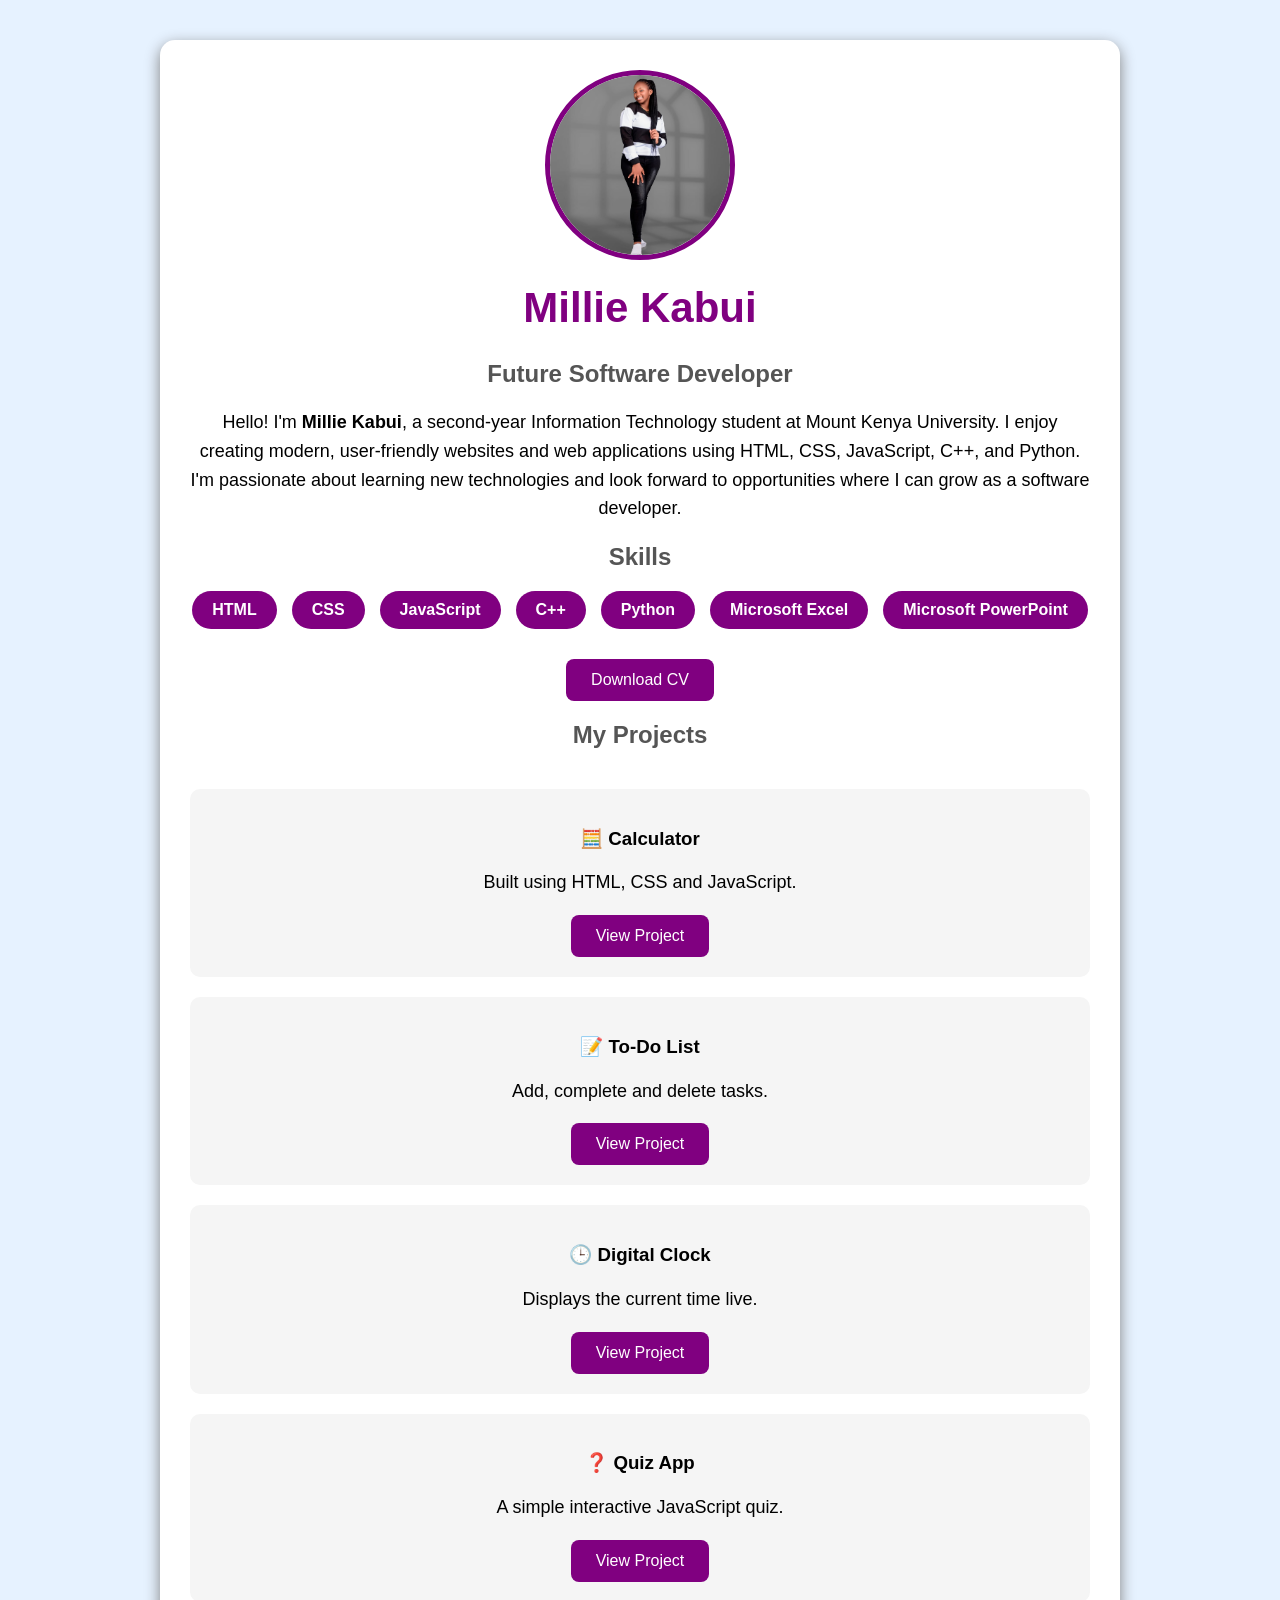
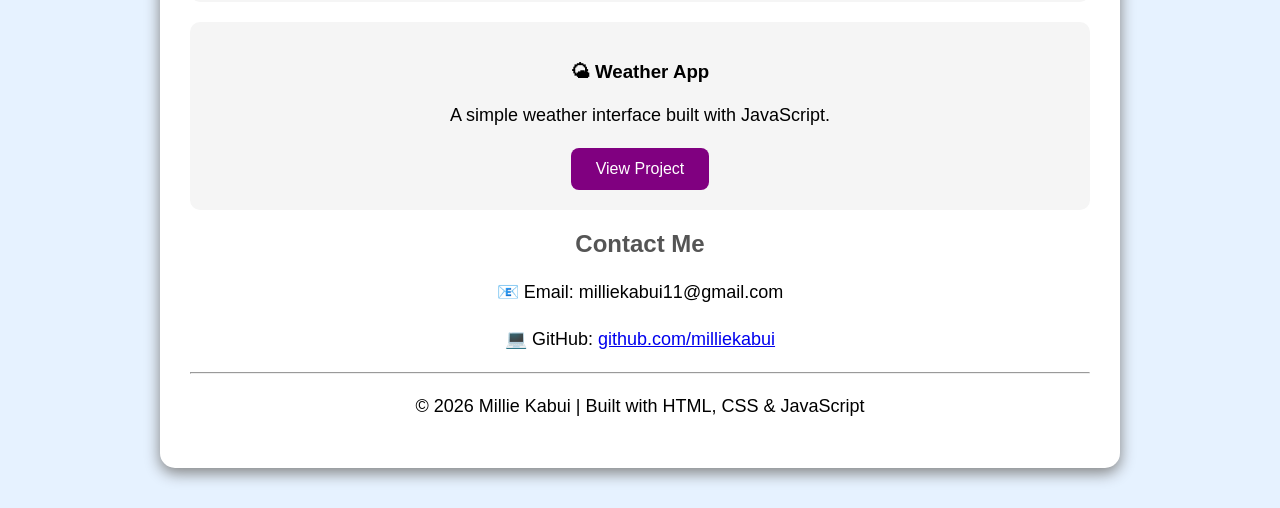
==== index.html @ 62301c0c "Update index.html" ====
<!DOCTYPE html>
<html lang="en">
<head>
    <meta charset="UTF-8">
    <meta name="viewport" content="width=device-width, initial-scale=1.0">
    <title>Millie Kabui | Portfolio</title>
    <link rel="stylesheet" href="style.css">
</head>
<body>

<div class="container">

    <img src="profile.jpeg" alt="Millie Kabui" class="profile">

    <h1>Millie Kabui</h1>

    <h2>Future Software Developer</h2>
<p>
Hello! I'm <strong>Millie Kabui</strong>, a second-year Information
Technology student at Mount Kenya University. I enjoy creating modern,
user-friendly websites and web applications using HTML, CSS,
JavaScript, C++, and Python. I'm passionate about learning new
technologies and look forward to opportunities where I can grow as a
software developer.
</p>
<h2>Skills</h2>

<ul class="skills">
    <li>HTML</li>
    <li>CSS</li>
    <li>JavaScript</li>
    <li>C++</li>
    <li>Python</li>
    <li>Microsoft Excel</li>
    <li>Microsoft PowerPoint</li>
</ul>
    <a href="millie_kabui_cv.docx" download>
        <button>Download CV</button>
    </a>
<h2>My Projects</h2>

<div class="projects">

    <div class="project">
    <h3>🧮 Calculator</h3>
    <p>Built using HTML, CSS and JavaScript.</p>

    <a href="calculator/index.html" target="_blank">
        <button>View Project</button>
    </a>
</div>

    <div class="project">
        <h3>📝 To-Do List</h3>
        <p>Add, complete and delete tasks.</p>
         <a href="to-do list/index.html" target="_blank">
        <button>View Project</button>
    </a>
    </div>

    <div class="project">
    <h3>🕒 Digital Clock</h3>
    <p>Displays the current time live.</p>

    <a href="digital-clock/index.html" target="_blank">
        <button>View Project</button>
    </a>
</div>
    
<div class="project">
    <h3>❓ Quiz App</h3>
    <p>A simple interactive JavaScript quiz.</p>

    <a href="Quiz-App/index.html" target="_blank">
        <button>View Project</button>
    </a>
</div>

    <div class="project">
    <h3>🌤 Weather App</h3>
    <p>A simple weather interface built with JavaScript.</p>

    <a href="Weather-App/index.html" target="_blank">
        <button>View Project</button>
    </a>
</div>

</div>

<h2>Contact Me</h2>

<p>📧 Email: milliekabui11@gmail.com</p>

<p>💻 GitHub:
    <a href="https://github.com/milliekabui" target="_blank">
        github.com/milliekabui
    </a>
</p>
<hr>

<p>© 2026 Millie Kabui | Built with HTML, CSS & JavaScript</p>
</div>
</body>
</html>
---- style.css ----
body{
    margin:0;
    font-family:Arial,sans-serif;
    background:#e6f2ff;
}

.container{
    width:80%;
    max-width:900px;
    margin:40px auto;
    background:white;
    padding:30px;
    border-radius:15px;
    text-align:center;
    box-shadow:0 5px 15px gray;
}

.profile{
    width:180px;
    height:180px;
    border-radius:50%;
    object-fit:cover;
    border:5px solid purple;
}

h1{
    color:purple;
    font-size:42px;
    margin-top:20px;
}

h2{
    color:#555;
}

p{
    font-size:18px;
    line-height:1.6;
}

button{
    background:purple;
    color:white;
    border:none;
    padding:12px 25px;
    border-radius:8px;
    cursor:pointer;
    font-size:16px;
}

button:hover{
    background:darkmagenta;
}

.projects{
    margin-top:40px;
}

.project{
    background:#f5f5f5;
    padding:20px;
    margin:20px 0;
    border-radius:10px;
}
.skills{
    list-style:none;
    padding:0;
    display:flex;
    flex-wrap:wrap;
    justify-content:center;
    gap:15px;
    margin-bottom:30px;
}

.skills li{
    background:purple;
    color:white;
    padding:10px 20px;
    border-radius:20px;
    font-weight:bold;
}
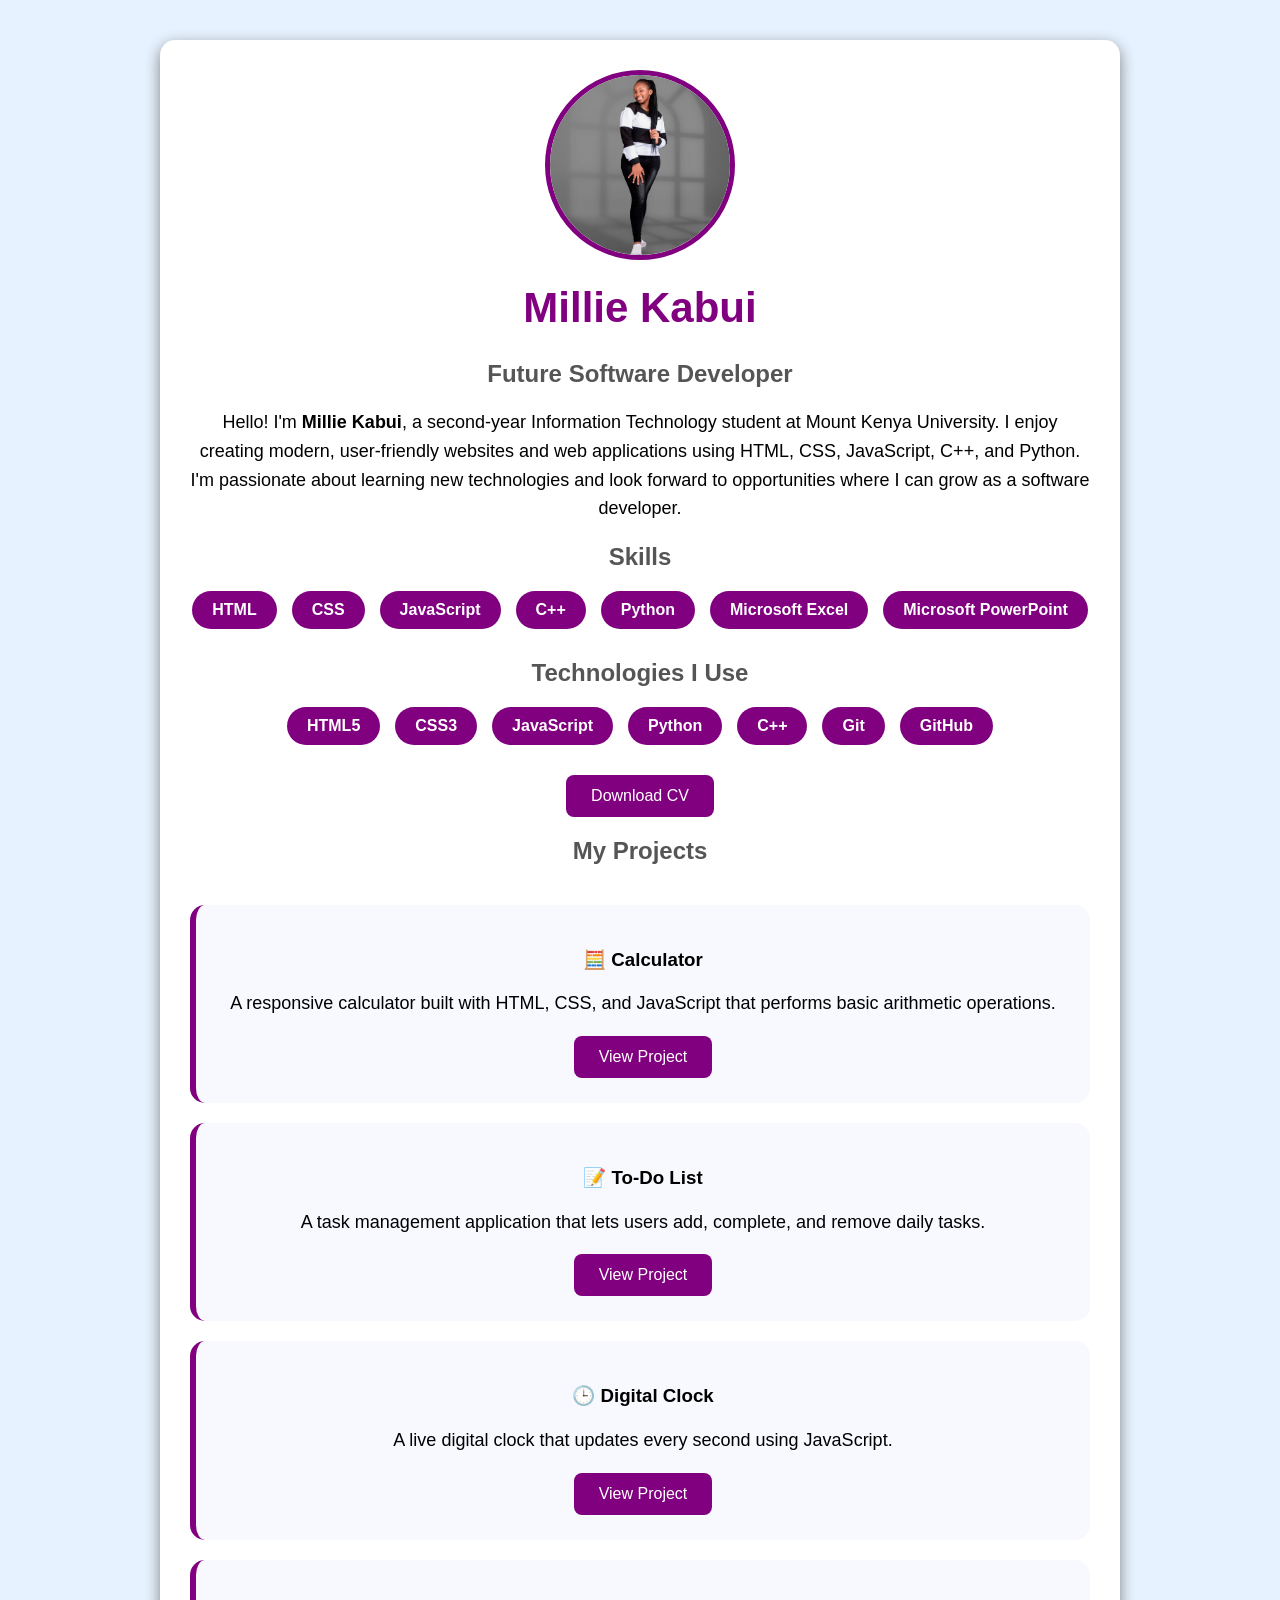
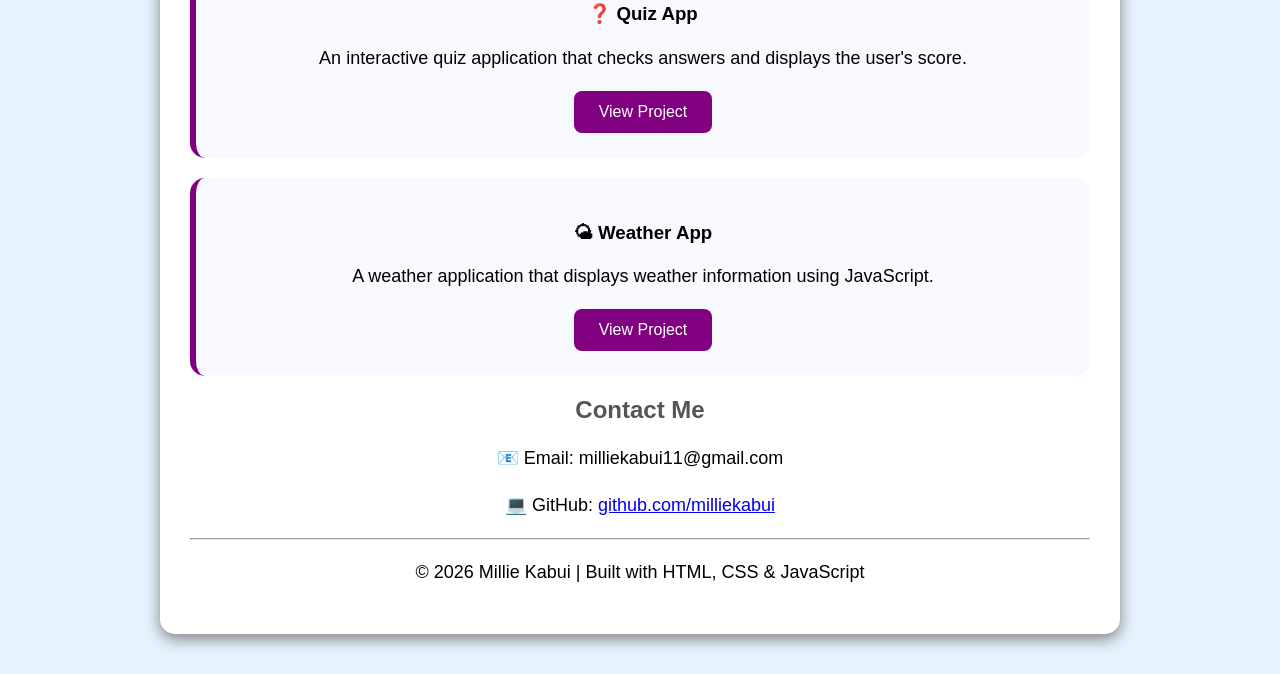
==== commit 974430d6: "Update index.html" ====
--- a/index.html
+++ b/index.html
@@ -34,6 +34,17 @@
     <li>Microsoft Excel</li>
     <li>Microsoft PowerPoint</li>
 </ul>
+    <h2>Technologies I Use</h2>
+
+<ul class="skills">
+    <li>HTML5</li>
+    <li>CSS3</li>
+    <li>JavaScript</li>
+    <li>Python</li>
+    <li>C++</li>
+    <li>Git</li>
+    <li>GitHub</li>
+</ul>
     <a href="millie_kabui_cv.docx" download>
         <button>Download CV</button>
     </a>
@@ -43,8 +54,7 @@
 
     <div class="project">
     <h3>🧮 Calculator</h3>
-    <p>Built using HTML, CSS and JavaScript.</p>
-
+    <p>A responsive calculator built with HTML, CSS, and JavaScript that performs basic arithmetic operations.</p>
     <a href="calculator/index.html" target="_blank">
         <button>View Project</button>
     </a>
@@ -52,7 +62,7 @@
 
     <div class="project">
         <h3>📝 To-Do List</h3>
-        <p>Add, complete and delete tasks.</p>
+        <p>A task management application that lets users add, complete, and remove daily tasks.</p>
          <a href="to-do list/index.html" target="_blank">
         <button>View Project</button>
     </a>
@@ -60,7 +70,7 @@
 
     <div class="project">
     <h3>🕒 Digital Clock</h3>
-    <p>Displays the current time live.</p>
+   <p>A live digital clock that updates every second using JavaScript.</p>
 
     <a href="digital-clock/index.html" target="_blank">
         <button>View Project</button>
@@ -69,7 +79,7 @@
     
 <div class="project">
     <h3>❓ Quiz App</h3>
-    <p>A simple interactive JavaScript quiz.</p>
+   <p>An interactive quiz application that checks answers and displays the user's score.</p>
 
     <a href="Quiz-App/index.html" target="_blank">
         <button>View Project</button>
@@ -78,7 +88,7 @@
 
     <div class="project">
     <h3>🌤 Weather App</h3>
-    <p>A simple weather interface built with JavaScript.</p>
+    <p>A weather application that displays weather information using JavaScript.</p>
 
     <a href="Weather-App/index.html" target="_blank">
         <button>View Project</button>
--- a/style.css
+++ b/style.css
@@ -57,10 +57,17 @@
 }
 
 .project{
-    background:#f5f5f5;
-    padding:20px;
+    background:#f8f9ff;
+    padding:25px;
     margin:20px 0;
-    border-radius:10px;
+    border-radius:15px;
+    transition:0.3s;
+    border-left:6px solid purple;
+}
+
+.project:hover{
+    transform:translateY(-5px);
+    box-shadow:0 10px 20px rgba(0,0,0,0.15);
 }
 .skills{
     list-style:none;
@@ -78,4 +85,4 @@
     padding:10px 20px;
     border-radius:20px;
     font-weight:bold;
-}+}
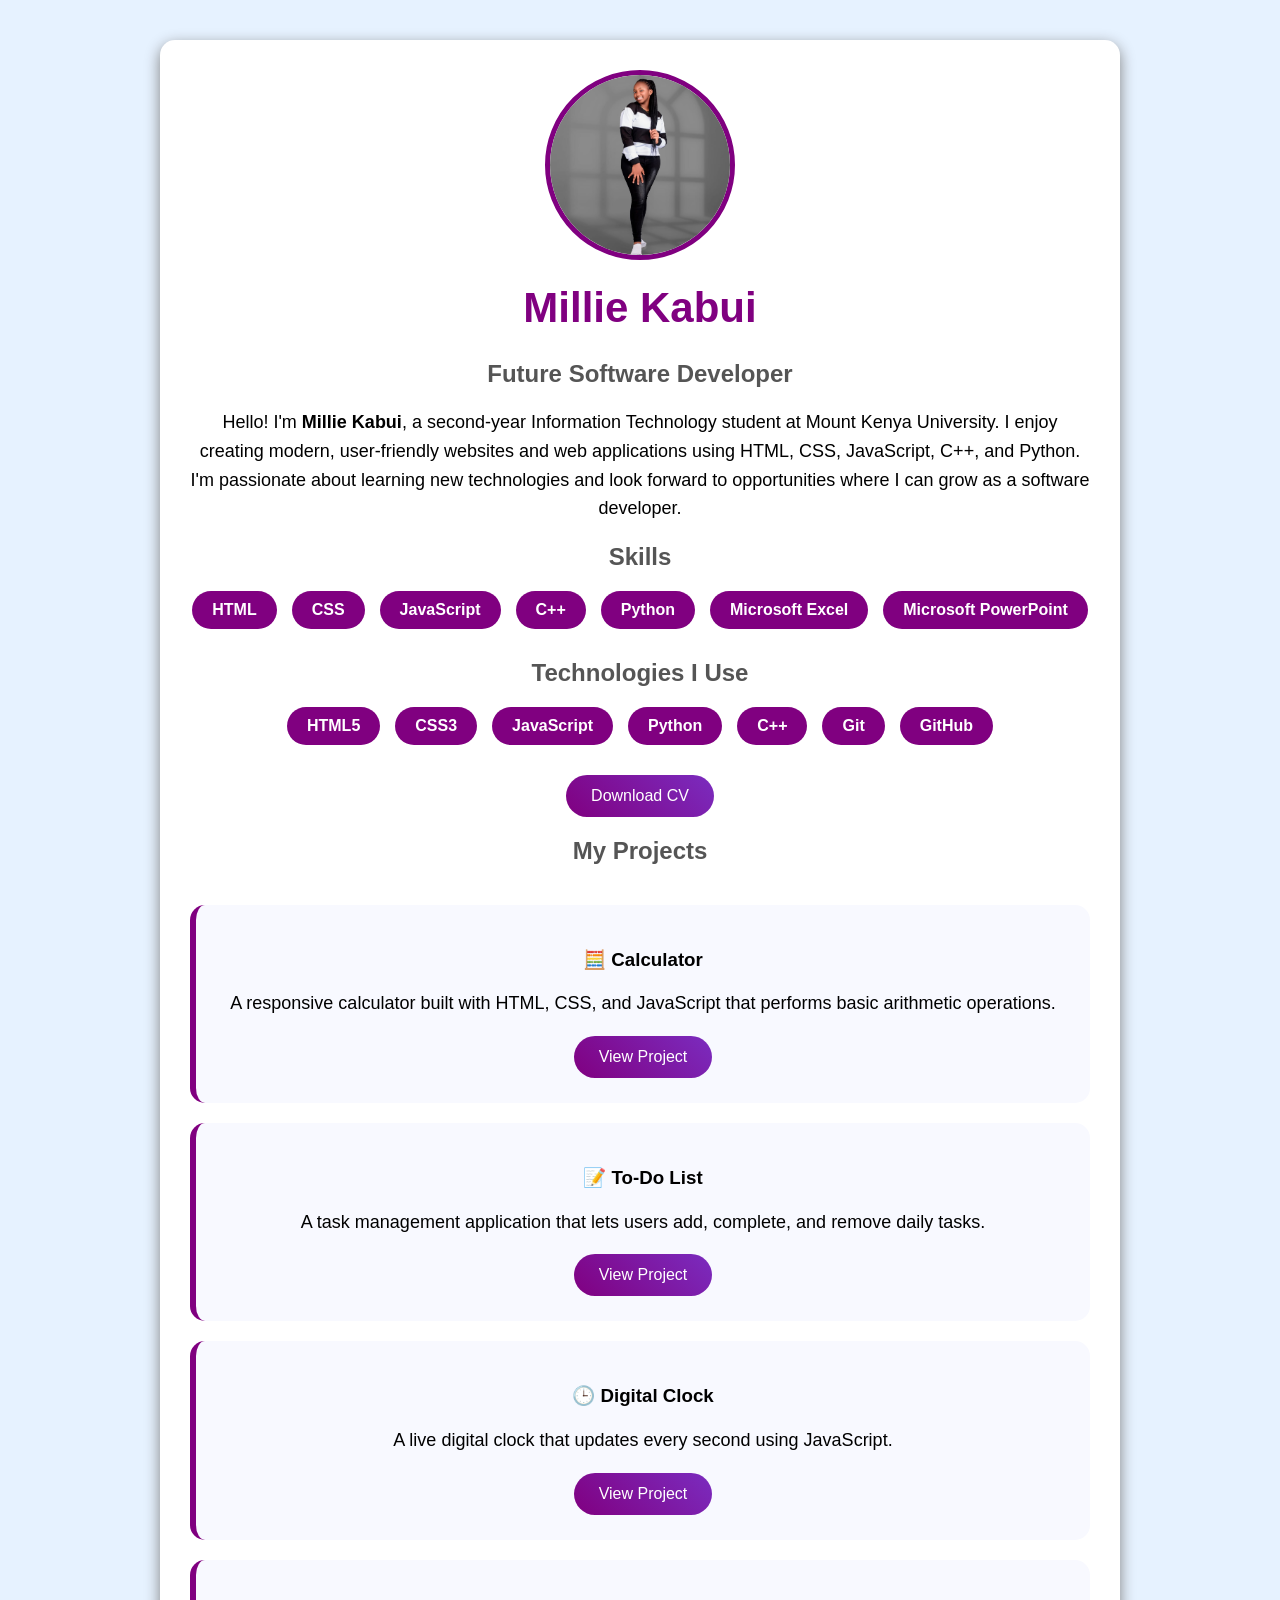
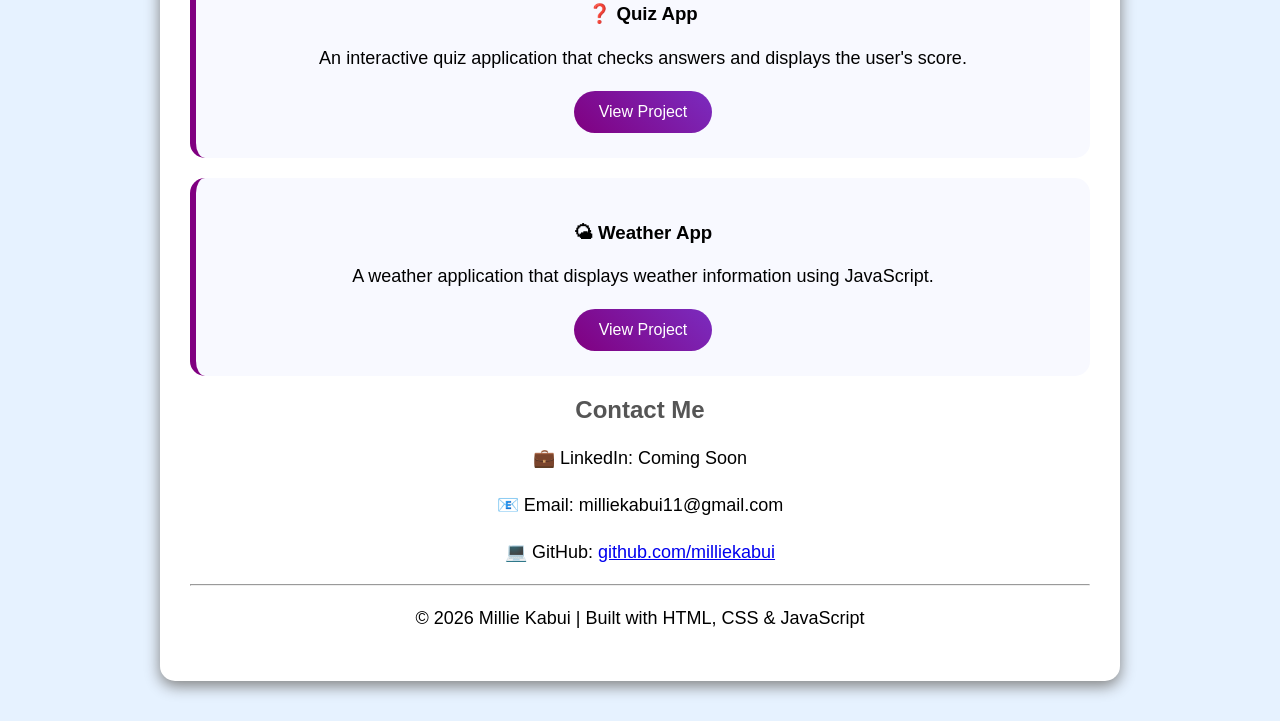
==== commit ce91d268: "Update index.html" ====
--- a/index.html
+++ b/index.html
@@ -98,7 +98,9 @@
 </div>
 
 <h2>Contact Me</h2>
-
+<p>
+💼 LinkedIn: Coming Soon
+</p>
 <p>📧 Email: milliekabui11@gmail.com</p>
 
 <p>💻 GitHub:
--- a/style.css
+++ b/style.css
@@ -39,17 +39,18 @@
 }
 
 button{
-    background:purple;
+    background: linear-gradient(45deg, purple, #7b2cbf);
     color:white;
     border:none;
     padding:12px 25px;
-    border-radius:8px;
+    border-radius:30px;
     cursor:pointer;
     font-size:16px;
+    transition:0.3s;
 }
 
 button:hover{
-    background:darkmagenta;
+    transform:scale(1.05);
 }
 
 .projects{
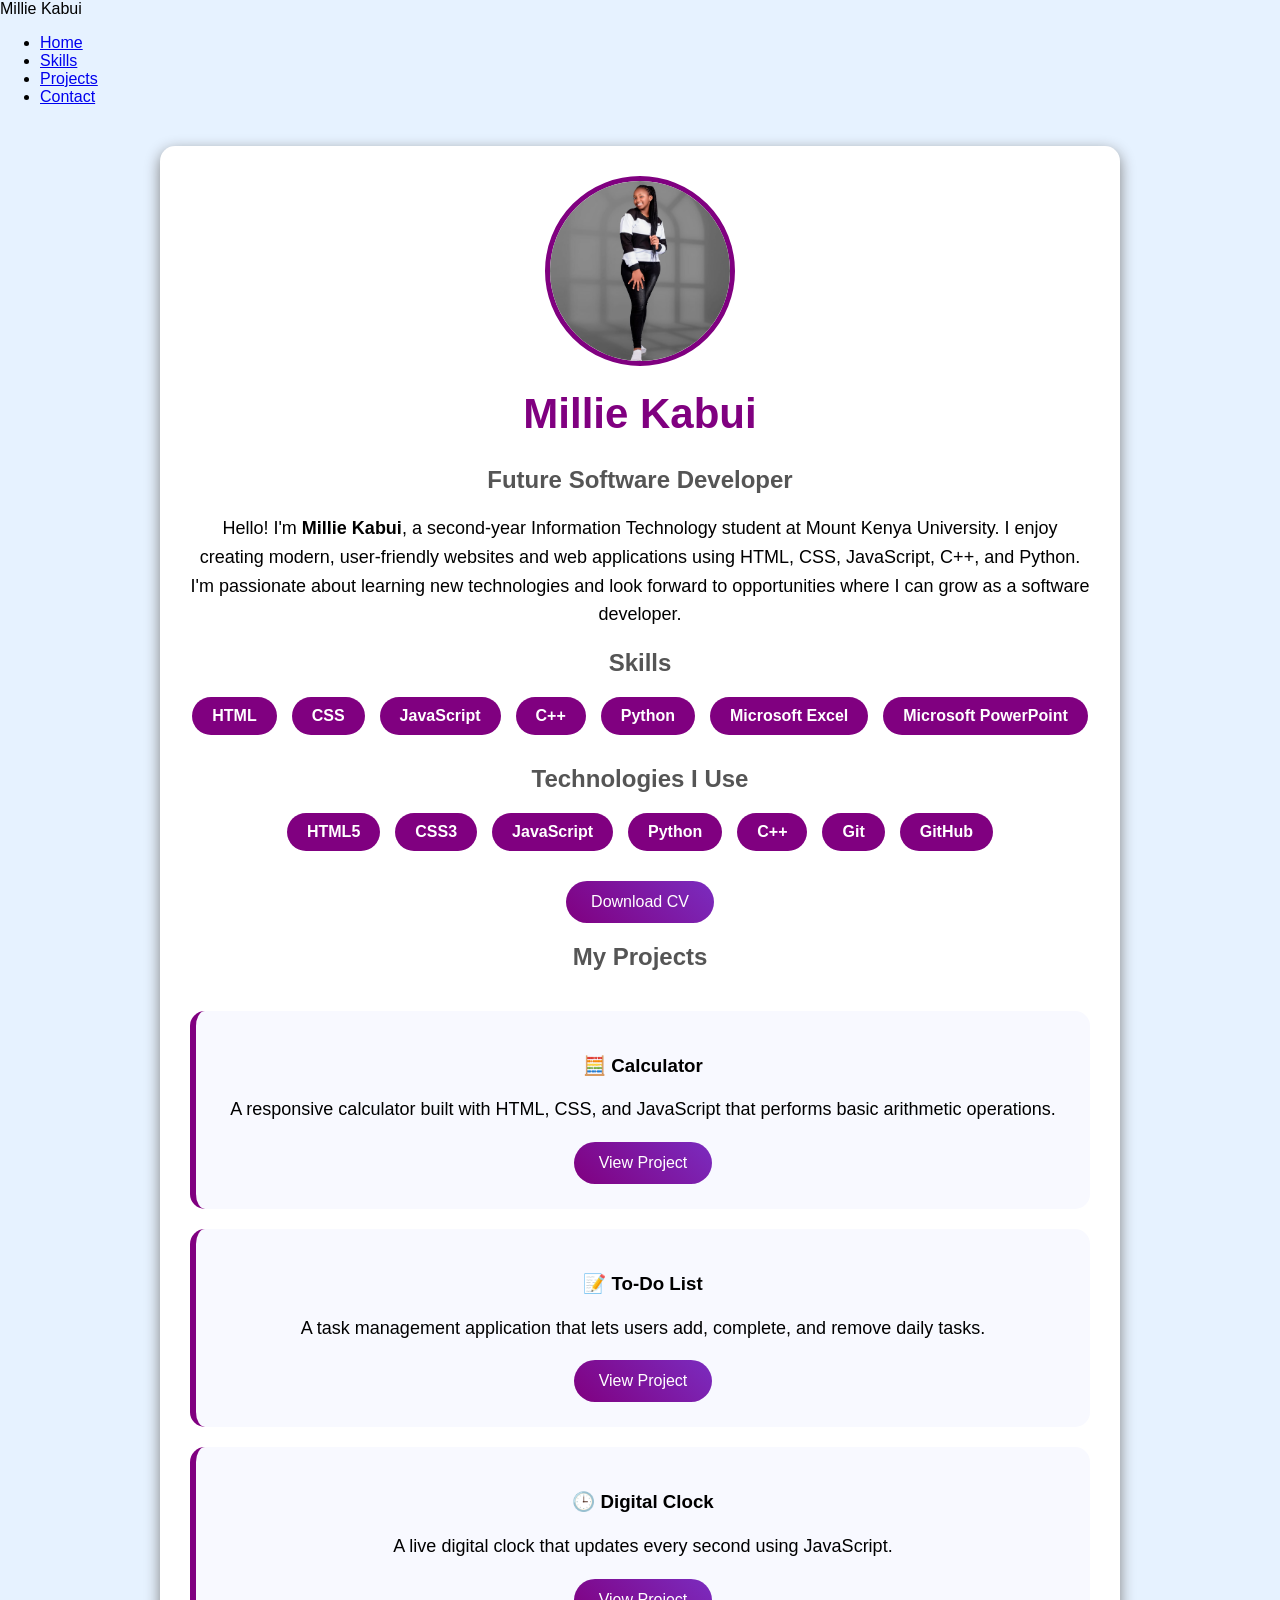
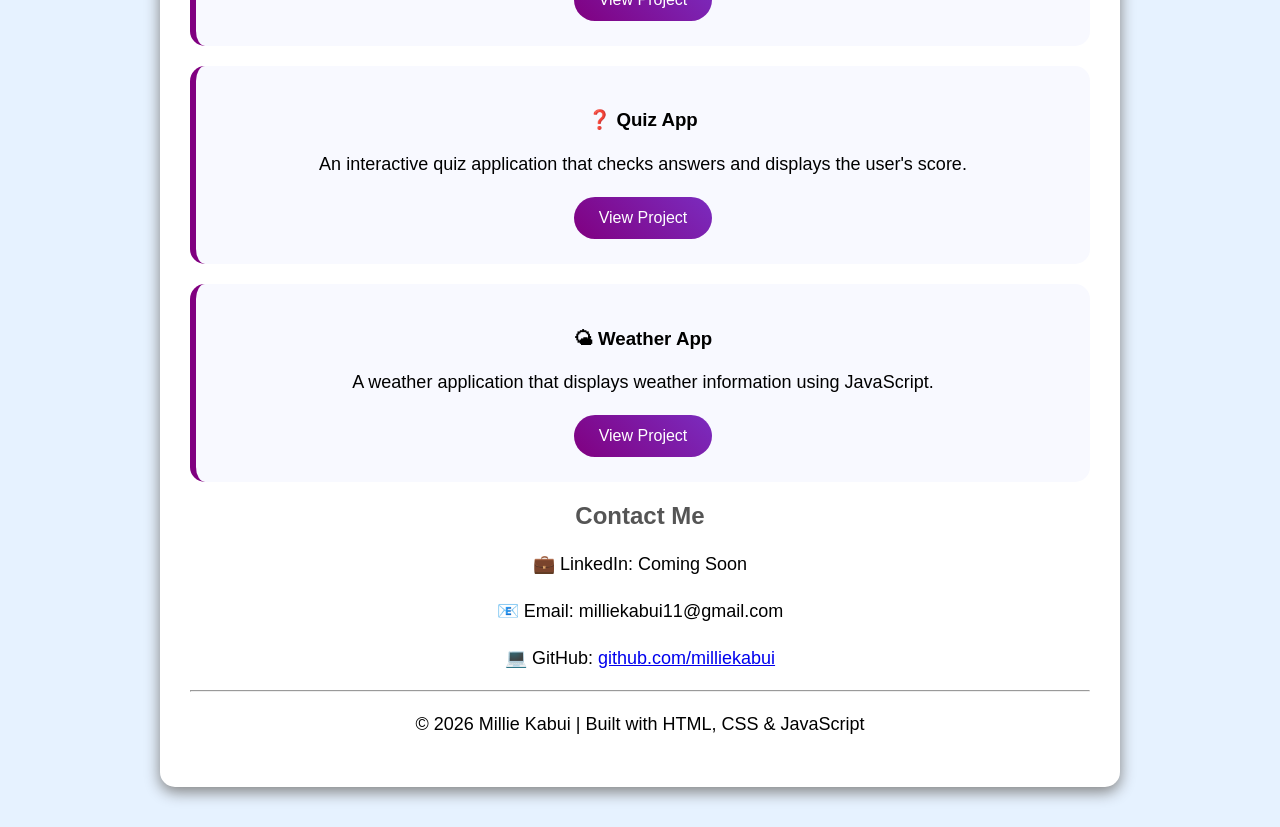
==== commit 47bec4ff: "Update index.html" ====
--- a/index.html
+++ b/index.html
@@ -7,7 +7,16 @@
     <link rel="stylesheet" href="style.css">
 </head>
 <body>
+<nav>
+    <div class="logo">Millie Kabui</div>
 
+    <ul>
+        <li><a href="#home">Home</a></li>
+        <li><a href="#skills">Skills</a></li>
+        <li><a href="#projects">Projects</a></li>
+        <li><a href="#contact">Contact</a></li>
+    </ul>
+</nav>
 <div class="container">
 
     <img src="profile.jpeg" alt="Millie Kabui" class="profile">
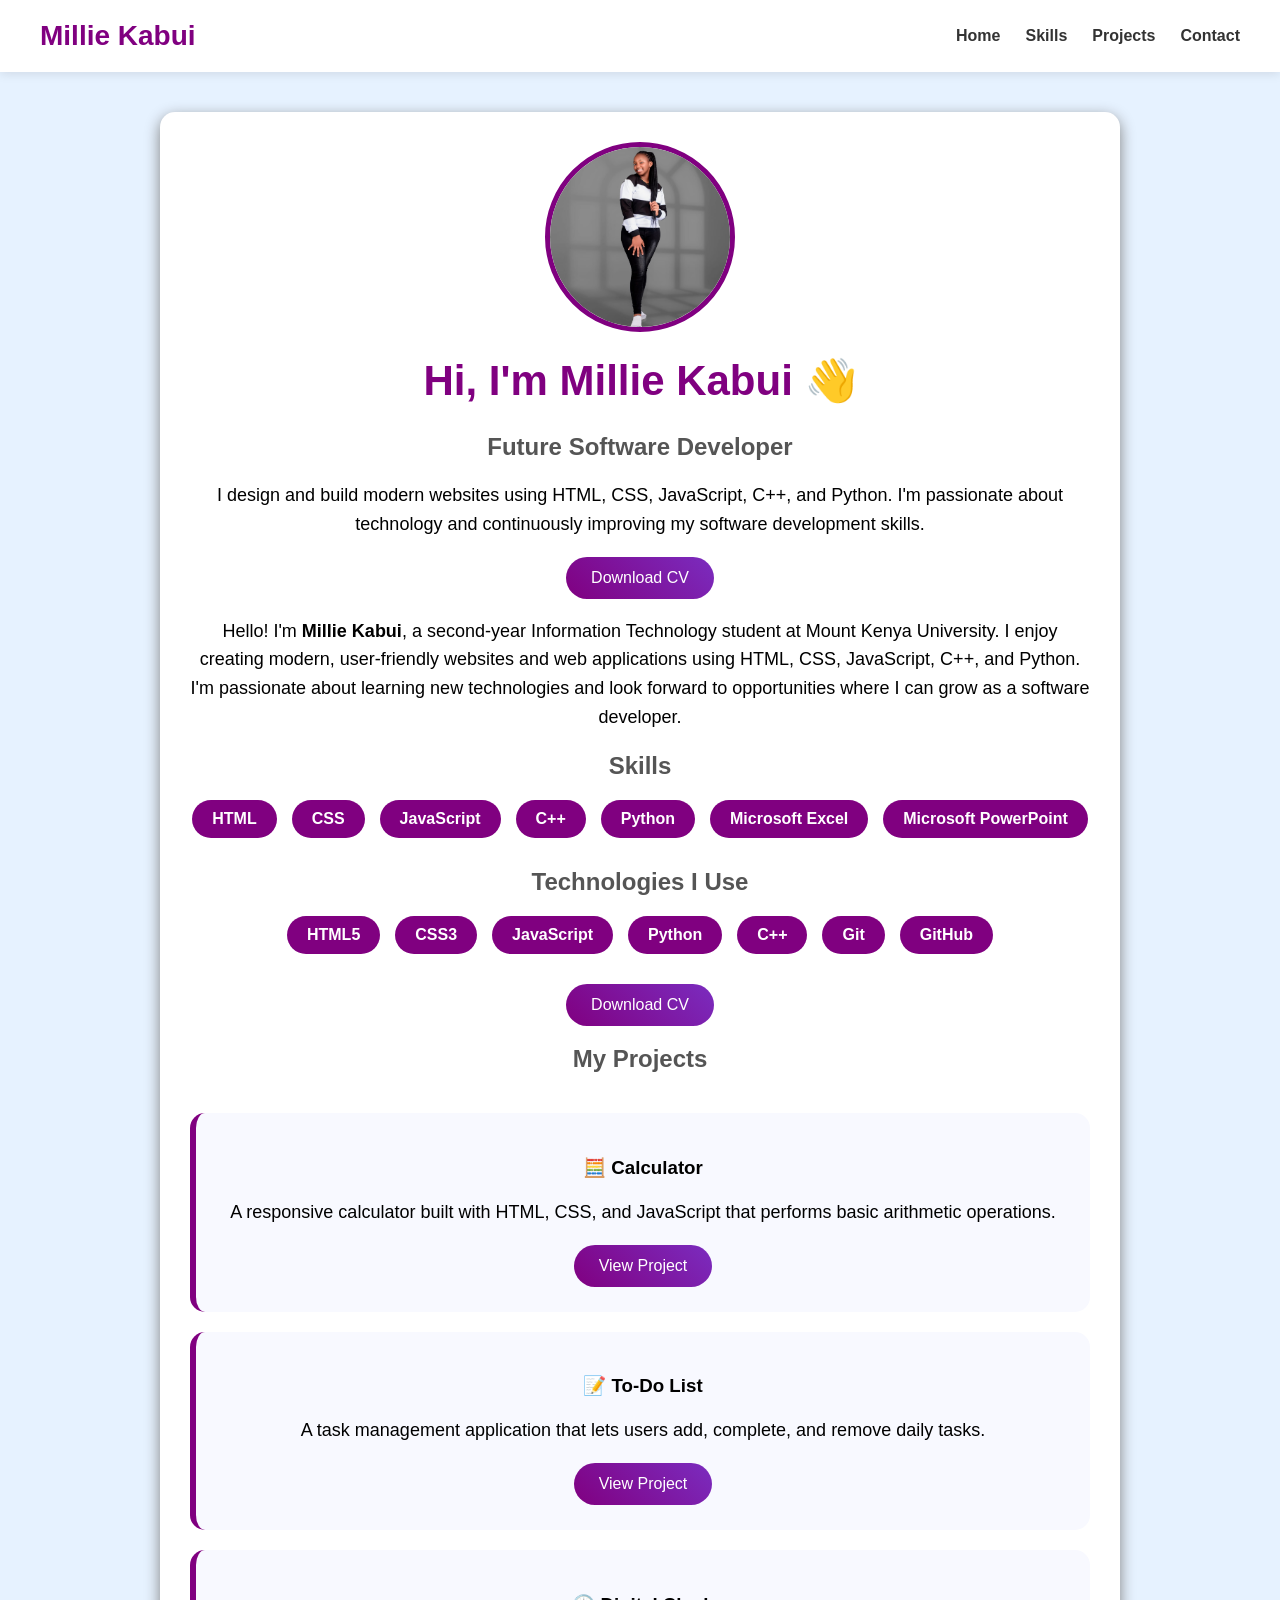
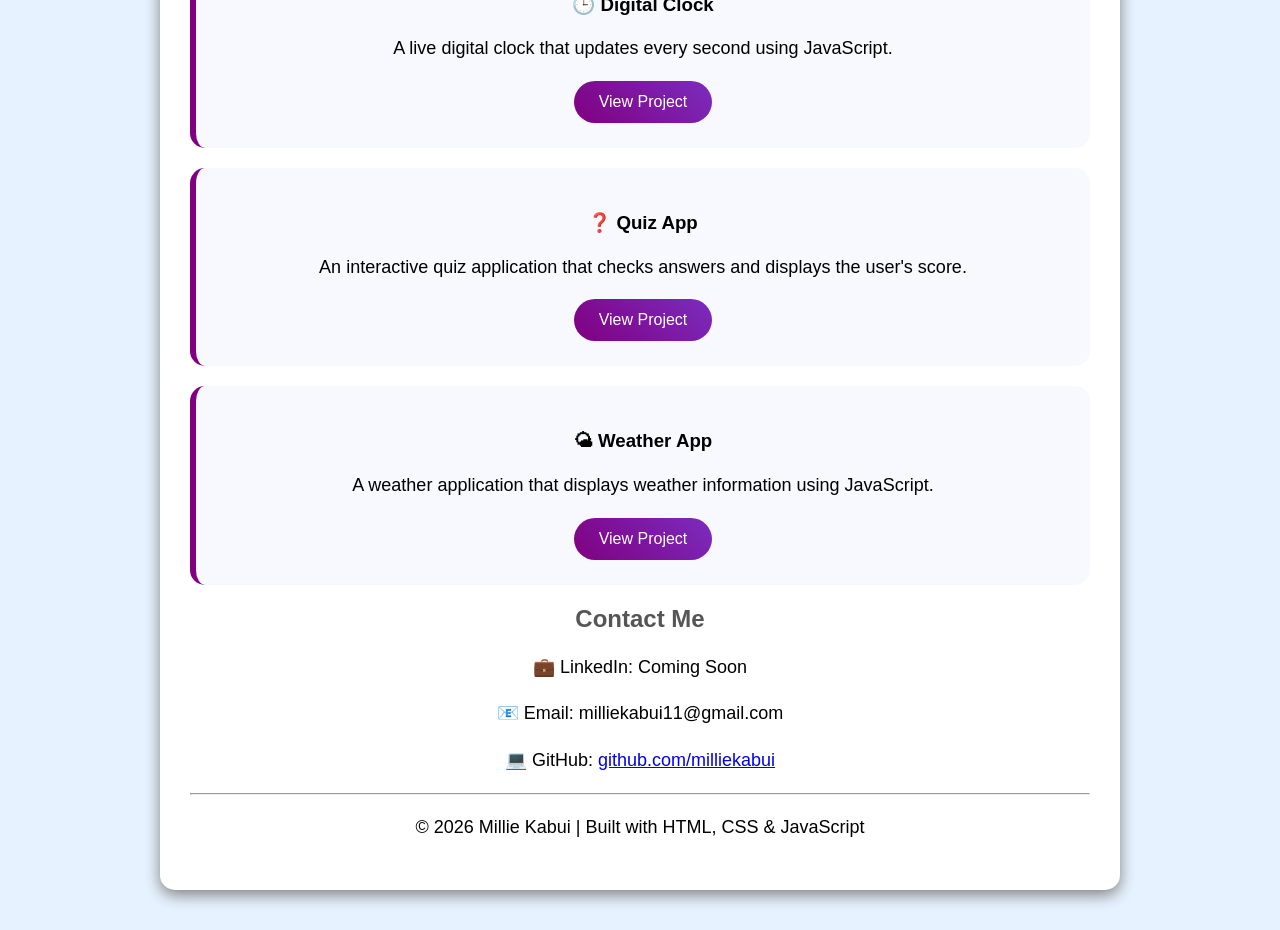
==== commit 996bf075: "Update index.html" ====
--- a/index.html
+++ b/index.html
@@ -17,13 +17,27 @@
         <li><a href="#contact">Contact</a></li>
     </ul>
 </nav>
-<div class="container">
+<div class="container" id="home">
+  <div class="hero">
 
     <img src="profile.jpeg" alt="Millie Kabui" class="profile">
 
-    <h1>Millie Kabui</h1>
+    <h1>Hi, I'm <span>Millie Kabui</span> 👋</h1>
 
     <h2>Future Software Developer</h2>
+
+    <p class="hero-text">
+        I design and build modern websites using HTML, CSS,
+        JavaScript, C++, and Python. I'm passionate about
+        technology and continuously improving my software
+        development skills.
+    </p>
+
+    <a href="Millie_Kabui_CV.docx" download>
+        <button>Download CV</button>
+    </a>
+
+</div>  
 <p>
 Hello! I'm <strong>Millie Kabui</strong>, a second-year Information
 Technology student at Mount Kenya University. I enjoy creating modern,
--- a/style.css
+++ b/style.css
@@ -1,3 +1,41 @@
+/* Navigation Bar */
+
+nav{
+    display:flex;
+    justify-content:space-between;
+    align-items:center;
+    padding:20px 40px;
+    background:white;
+    box-shadow:0 2px 10px rgba(0,0,0,0.1);
+    position:sticky;
+    top:0;
+    z-index:1000;
+}
+
+.logo{
+    font-size:28px;
+    font-weight:bold;
+    color:purple;
+}
+
+nav ul{
+    list-style:none;
+    display:flex;
+    gap:25px;
+    margin:0;
+    padding:0;
+}
+
+nav ul li a{
+    text-decoration:none;
+    color:#333;
+    font-weight:bold;
+    transition:0.3s;
+}
+
+nav ul li a:hover{
+    color:purple;
+}
 body{
     margin:0;
     font-family:Arial,sans-serif;
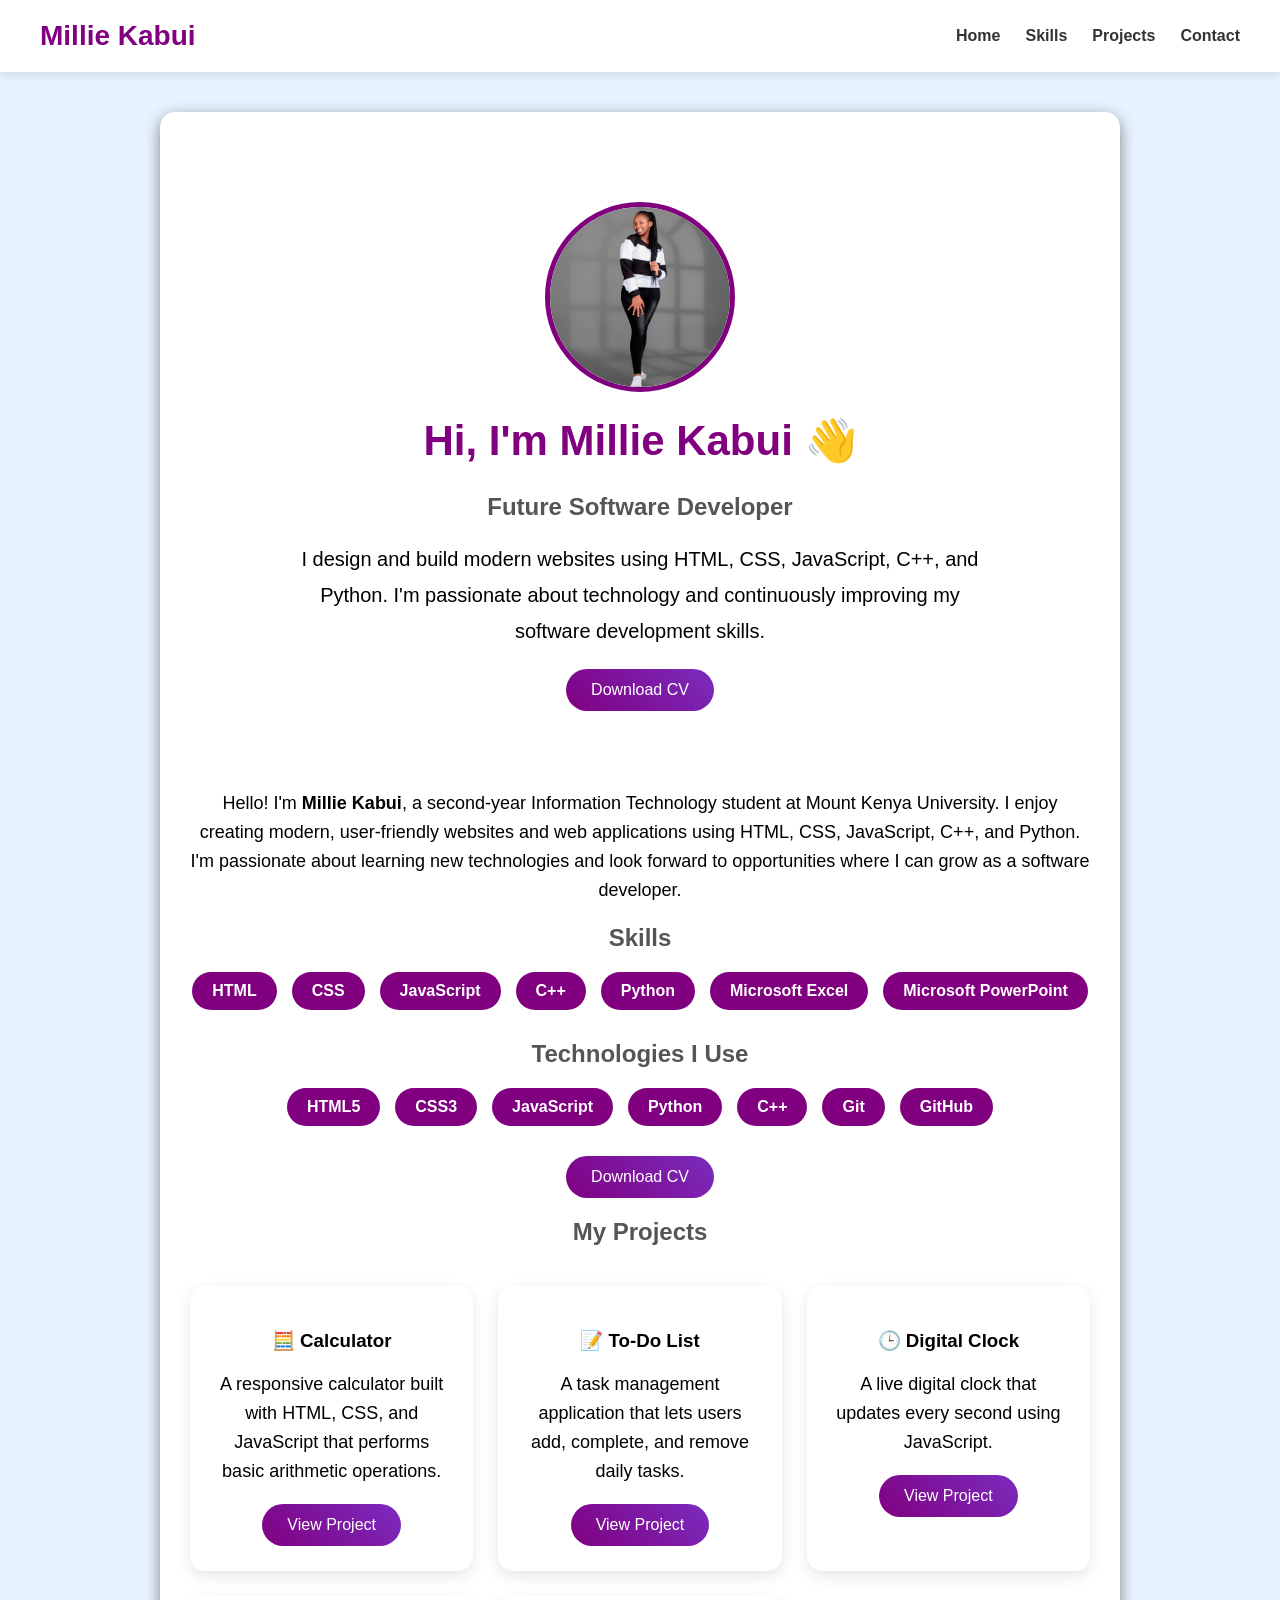
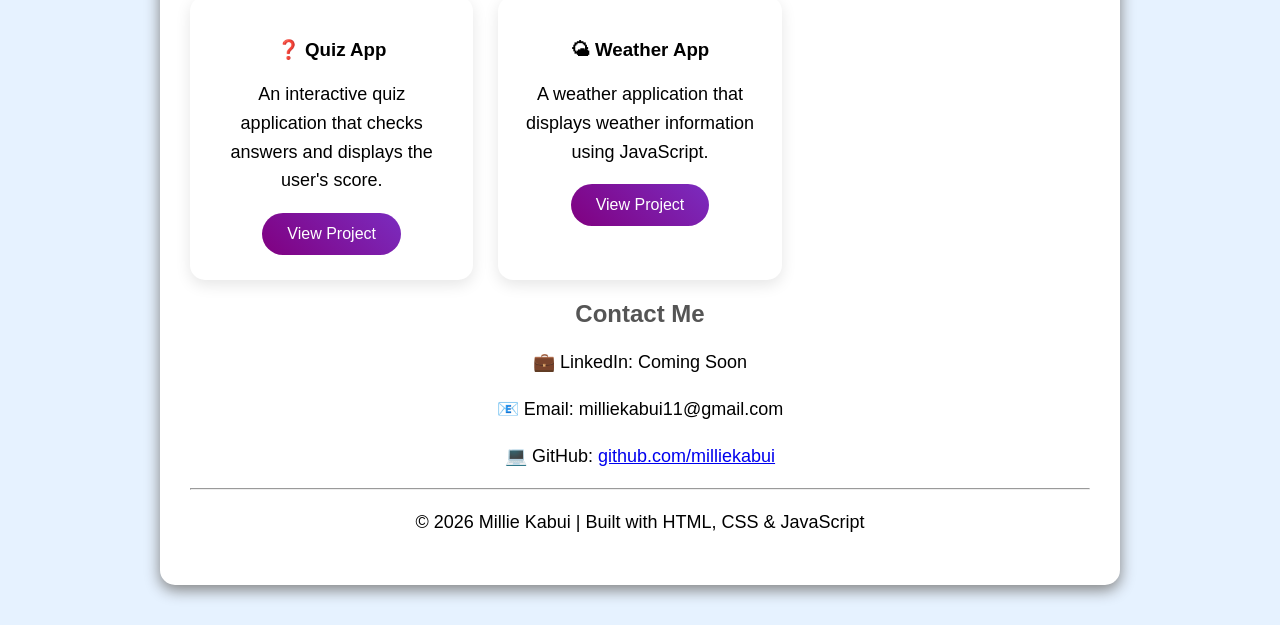
==== commit d52c3809: "Update index.html" ====
--- a/index.html
+++ b/index.html
@@ -46,7 +46,7 @@
 technologies and look forward to opportunities where I can grow as a
 software developer.
 </p>
-<h2>Skills</h2>
+<h2 id="skills">Skills</h2>
 
 <ul class="skills">
     <li>HTML</li>
@@ -71,7 +71,7 @@
     <a href="millie_kabui_cv.docx" download>
         <button>Download CV</button>
     </a>
-<h2>My Projects</h2>
+<h2 id="projects">My Projects</h2>
 
 <div class="projects">
 
@@ -120,7 +120,7 @@
 
 </div>
 
-<h2>Contact Me</h2>
+<h2 id="contact">Contact Me</h2>
 <p>
 💼 LinkedIn: Coming Soon
 </p>
--- a/style.css
+++ b/style.css
@@ -92,16 +92,24 @@
 }
 
 .projects{
+    display:grid;
+    grid-template-columns:repeat(auto-fit,minmax(280px,1fr));
+    gap:25px;
     margin-top:40px;
 }
 
 .project{
-    background:#f8f9ff;
+    background:white;
     padding:25px;
-    margin:20px 0;
     border-radius:15px;
+    box-shadow:0 5px 15px rgba(0,0,0,0.1);
     transition:0.3s;
-    border-left:6px solid purple;
+    text-align:center;
+}
+
+.project:hover{
+    transform:translateY(-10px);
+    box-shadow:0 15px 30px rgba(0,0,0,0.2);
 }
 
 .project:hover{
@@ -125,3 +133,18 @@
     border-radius:20px;
     font-weight:bold;
 }
+.hero{
+    text-align:center;
+    padding:60px 20px;
+}
+
+.hero span{
+    color:purple;
+}
+
+.hero-text{
+    max-width:700px;
+    margin:20px auto;
+    font-size:20px;
+    line-height:1.8;
+}
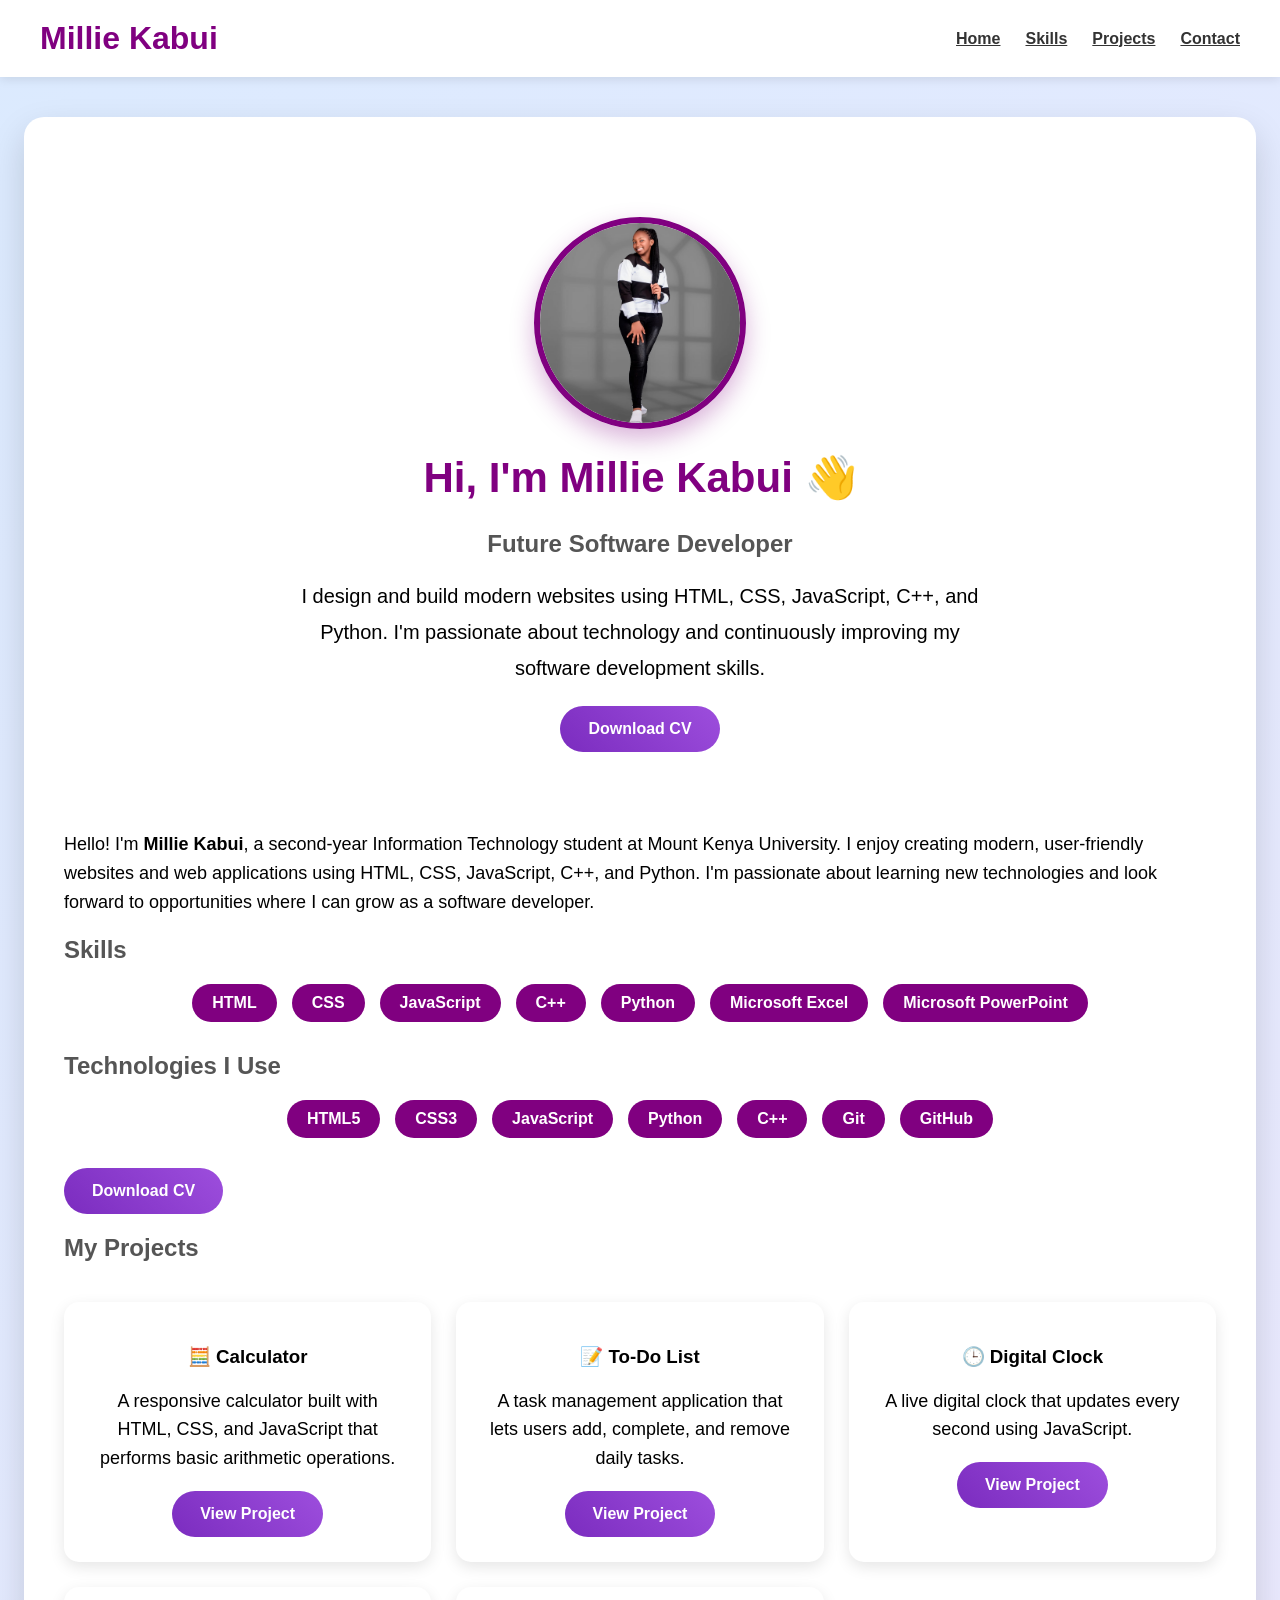
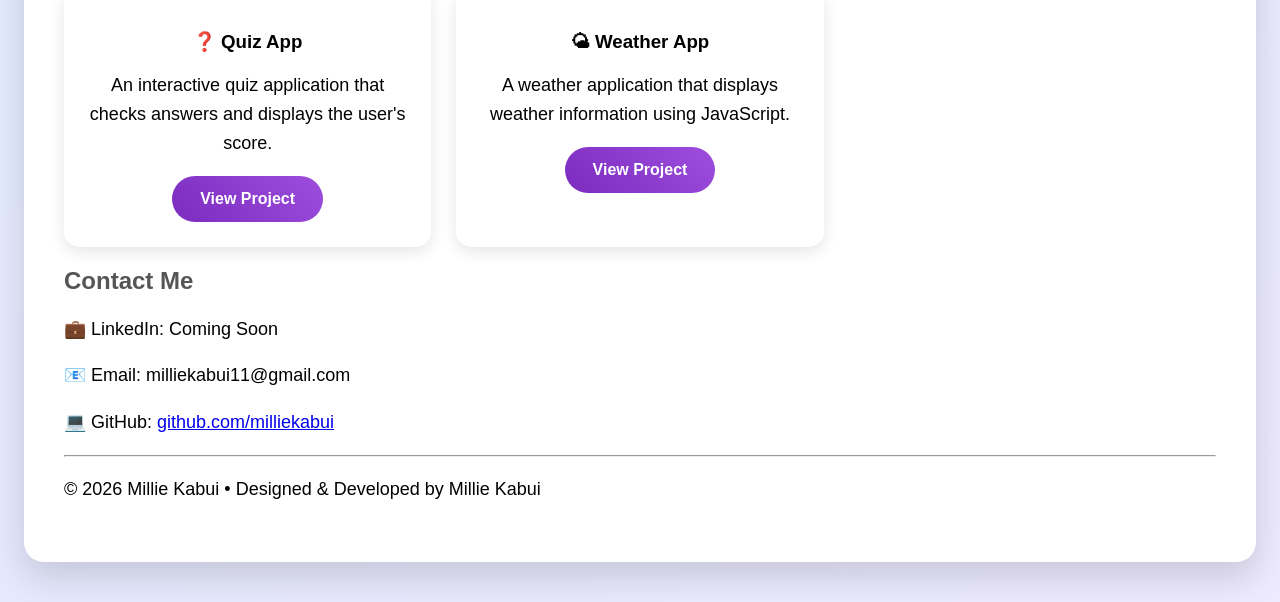
==== commit a24ff3df: "Update index.html" ====
--- a/index.html
+++ b/index.html
@@ -133,7 +133,7 @@
 </p>
 <hr>
 
-<p>© 2026 Millie Kabui | Built with HTML, CSS & JavaScript</p>
+<p>© 2026 Millie Kabui • Designed & Developed by Millie Kabui</p>
 </div>
 </body>
 </html>
--- a/style.css
+++ b/style.css
@@ -13,7 +13,7 @@
 }
 
 .logo{
-    font-size:28px;
+    font-size:32px;
     font-weight:bold;
     color:purple;
 }
@@ -27,6 +27,7 @@
 }
 
 nav ul li a{
+    font-size:17px
     text-decoration:none;
     color:#333;
     font-weight:bold;
@@ -39,26 +40,27 @@
 body{
     margin:0;
     font-family:Arial,sans-serif;
-    background:#e6f2ff;
+    background:linear-gradient(135deg,#dbeafe,#ede9fe);
+    scroll-behavior:smooth;
 }
 
 .container{
-    width:80%;
-    max-width:900px;
+    width:90%;
+    max-width:1300px;
     margin:40px auto;
     background:white;
-    padding:30px;
-    border-radius:15px;
-    text-align:center;
-    box-shadow:0 5px 15px gray;
+    padding:40px;
+    border-radius:20px;
+    box-shadow:0 15px 35px rgba(0,0,0,0.15);
 }
 
 .profile{
-    width:180px;
-    height:180px;
+    width:200px;
+    height:200px;
     border-radius:50%;
     object-fit:cover;
-    border:5px solid purple;
+    border:6px solid purple;
+    box-shadow:0 10px 25px rgba(128,0,128,0.3);
 }
 
 h1{
@@ -77,19 +79,23 @@
 }
 
 button{
-    background: linear-gradient(45deg, purple, #7b2cbf);
+    background:linear-gradient(45deg,#7b2cbf,#9d4edd);
     color:white;
     border:none;
-    padding:12px 25px;
+    padding:14px 28px;
     border-radius:30px;
     cursor:pointer;
     font-size:16px;
+    font-weight:bold;
     transition:0.3s;
 }
 
 button:hover{
-    transform:scale(1.05);
+    transform:translateY(-3px);
+    box-shadow:0 8px 20px rgba(123,44,191,0.4);
 }
+
+
 
 .projects{
     display:grid;
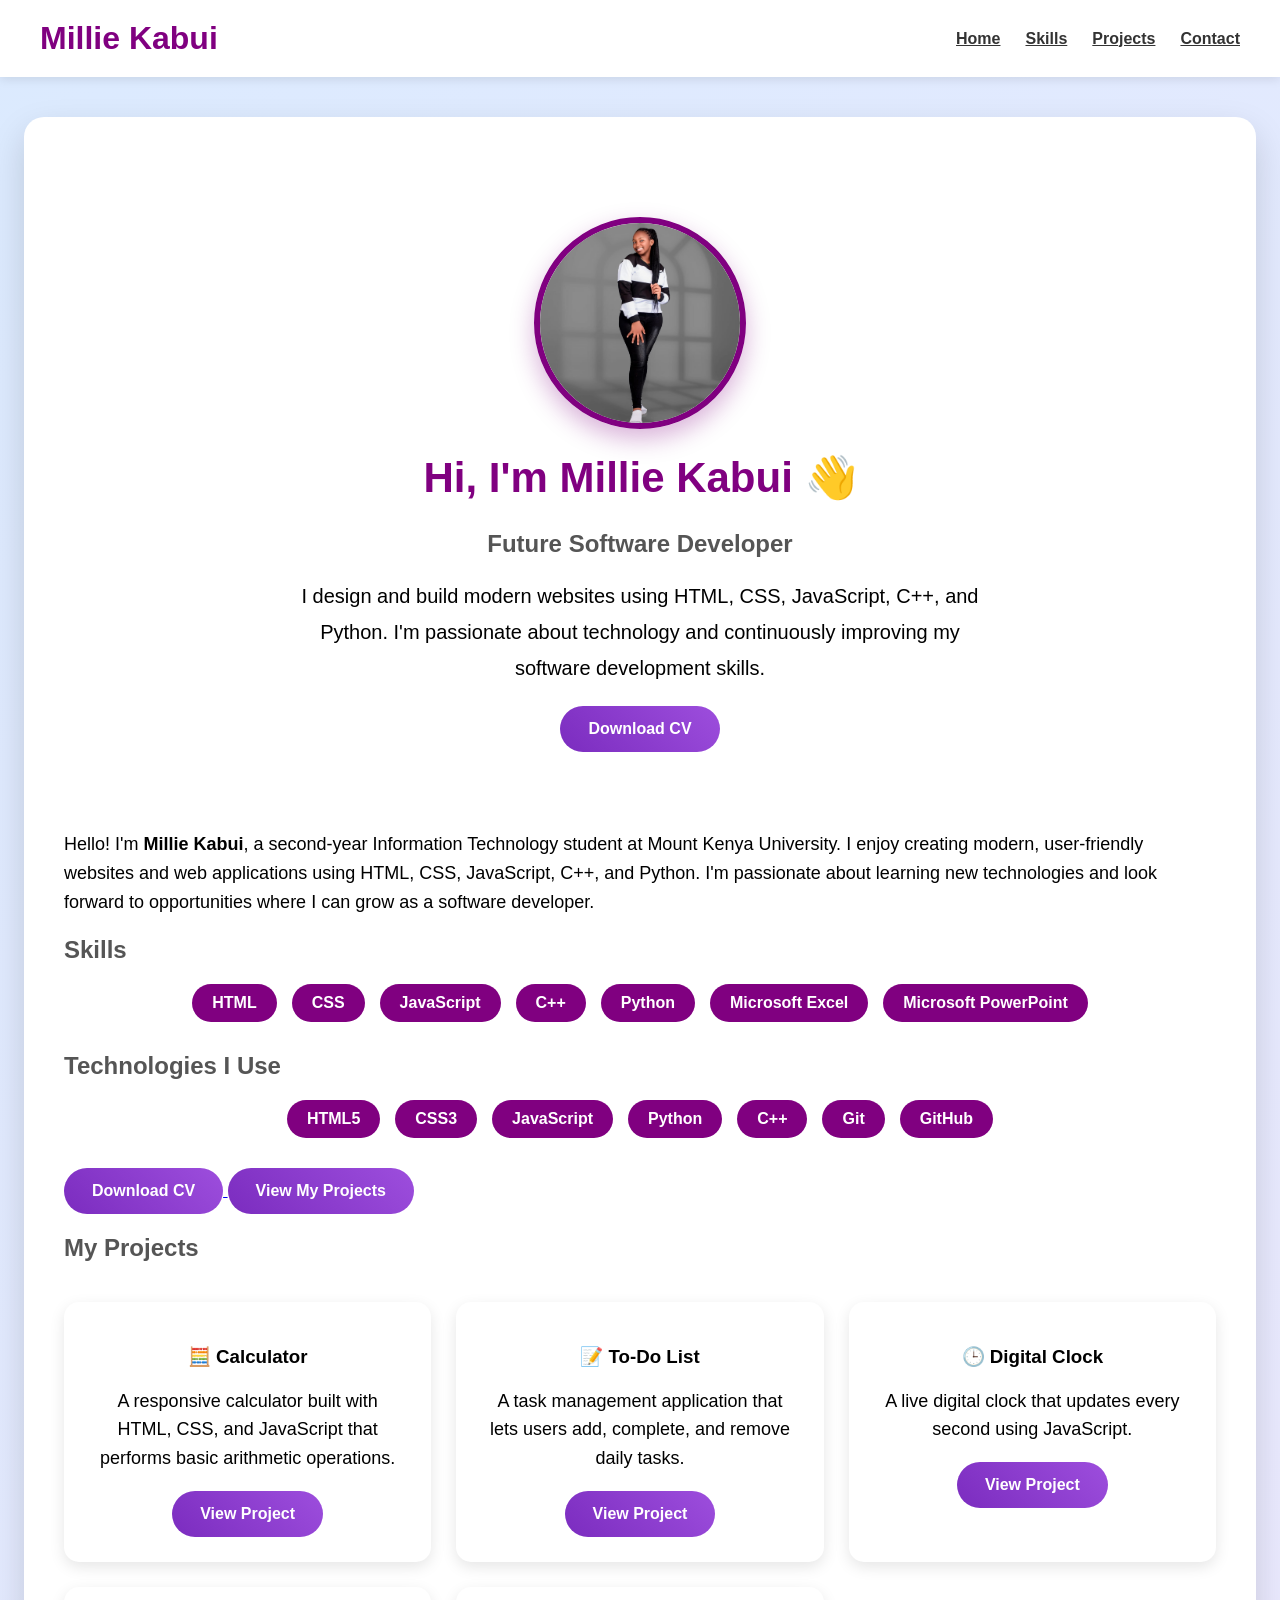
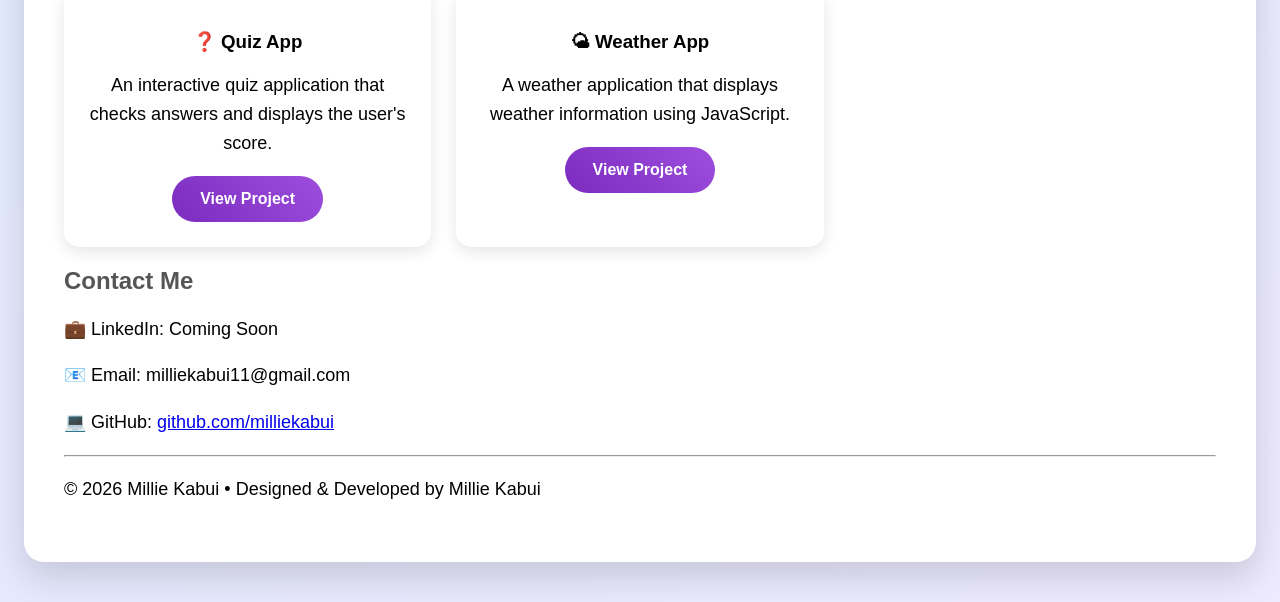
==== commit de6ecdba: "Update index.html" ====
--- a/index.html
+++ b/index.html
@@ -68,9 +68,17 @@
     <li>Git</li>
     <li>GitHub</li>
 </ul>
-    <a href="millie_kabui_cv.docx" download>
+   <div class="hero-buttons">
+
+    <a href="Millie_Kabui_CV.docx" download>
         <button>Download CV</button>
     </a>
+
+    <a href="#projects">
+        <button>View My Projects</button>
+    </a>
+
+</div>
 <h2 id="projects">My Projects</h2>
 
 <div class="projects">
